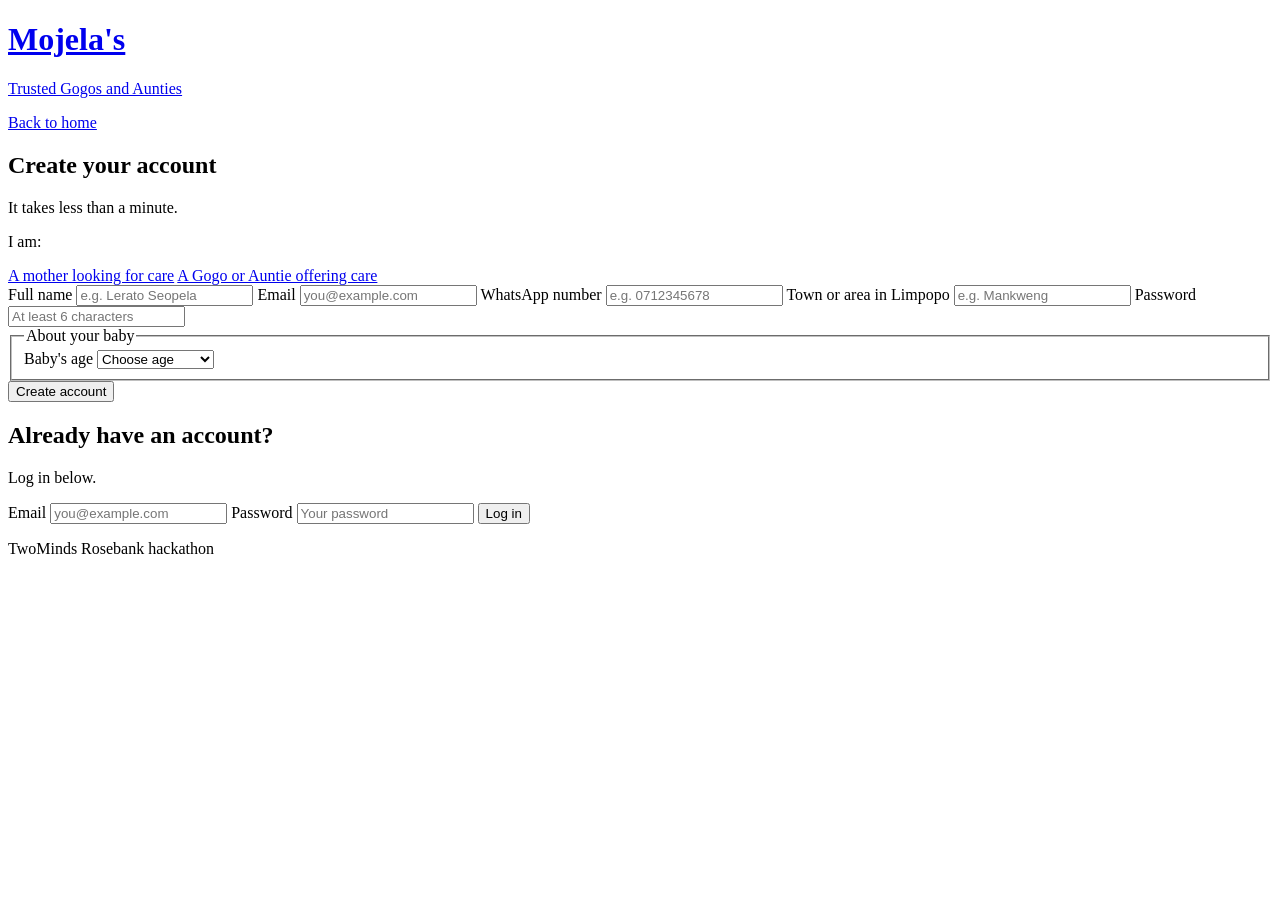
==== auth.html @ 230562c9 "Added authentication Page" ====
<!doctype html>
<html lang="en">
  <head>
    <meta charset="UTF-8" />
    <meta name="viewport" content="width=device-width, initial-scale=1.0" />
    <meta name="theme-color" content="#7a2e1d" />
    <meta
      name="description"
      content="Create your Mojela's account to find or offer trusted infant care in Limpopo."
    />
    <title>Mojela's — Register or Log in</title>
    <link rel="stylesheet" href="style.css" />
  </head>

  <body>
    <header>
      <a href="index.html" aria-label="Mojela's home">
        <h1>Mojela's</h1>
        <p>Trusted Gogos and Aunties</p>
      </a>

      <nav aria-label="Navigation">
        <a href="index.html">Back to home</a>
      </nav>
    </header>

    <main>
      <!-- ==================== REGISTER ==================== -->
      <section>
        <h2>Create your account</h2>
        <p>It takes less than a minute.</p>

        <p>I am:</p>
        <nav aria-label="Choose your role">
          <a href="#register-mother" aria-current="true"
            >A mother looking for care</a
          >
          <a href="#register-caregiver">A Gogo or Auntie offering care</a>
        </nav>

        <form action="mother.html" method="get">
          <label for="regName">Full name</label>
          <input
            type="text"
            id="regName"
            name="name"
            placeholder="e.g. Lerato Seopela"
            autocomplete="name"
            required
          />

          <label for="regEmail">Email</label>
          <input
            type="email"
            id="regEmail"
            name="email"
            placeholder="you@example.com"
            autocomplete="email"
            required
          />

          <label for="regPhone">WhatsApp number</label>
          <input
            type="tel"
            id="regPhone"
            name="phone"
            placeholder="e.g. 0712345678"
            inputmode="tel"
            autocomplete="tel"
            required
          />

          <label for="regLocation">Town or area in Limpopo</label>
          <input
            type="text"
            id="regLocation"
            name="location"
            list="locations"
            placeholder="e.g. Mankweng"
            autocomplete="address-level2"
            required
          />
          <datalist id="locations">
            <option value="Polokwane"></option>
            <option value="Mankweng"></option>
            <option value="Seshego"></option>
            <option value="Lebowakgomo"></option>
            <option value="Tzaneen"></option>
            <option value="Thohoyandou"></option>
            <option value="Musina"></option>
          </datalist>

          <label for="regPassword">Password</label>
          <input
            type="password"
            id="regPassword"
            name="password"
            placeholder="At least 6 characters"
            minlength="6"
            autocomplete="new-password"
            required
          />

          <fieldset>
            <legend>About your baby</legend>

            <label for="regBabyAge">Baby's age</label>
            <select id="regBabyAge" name="babyAge" required>
              <option value="" disabled selected>Choose age</option>
              <option>2 months</option>
              <option>3 months</option>
              <option>4 months</option>
              <option>5 months</option>
              <option>6 months</option>
              <option>7–12 months</option>
              <option>Over 12 months</option>
            </select>
          </fieldset>

          <button type="submit">Create account</button>
        </form>
      </section>

      <!-- ==================== LOGIN ==================== -->
      <section>
        <h2>Already have an account?</h2>
        <p>Log in below.</p>

        <form action="mother.html" method="get">
          <label for="loginEmail">Email</label>
          <input
            type="email"
            id="loginEmail"
            name="email"
            placeholder="you@example.com"
            autocomplete="email"
            required
          />

          <label for="loginPassword">Password</label>
          <input
            type="password"
            id="loginPassword"
            name="password"
            placeholder="Your password"
            autocomplete="current-password"
            required
          />

          <button type="submit">Log in</button>
        </form>
      </section>
    </main>

    <footer>
      <p>TwoMinds Rosebank hackathon</p>
    </footer>
  </body>
</html>
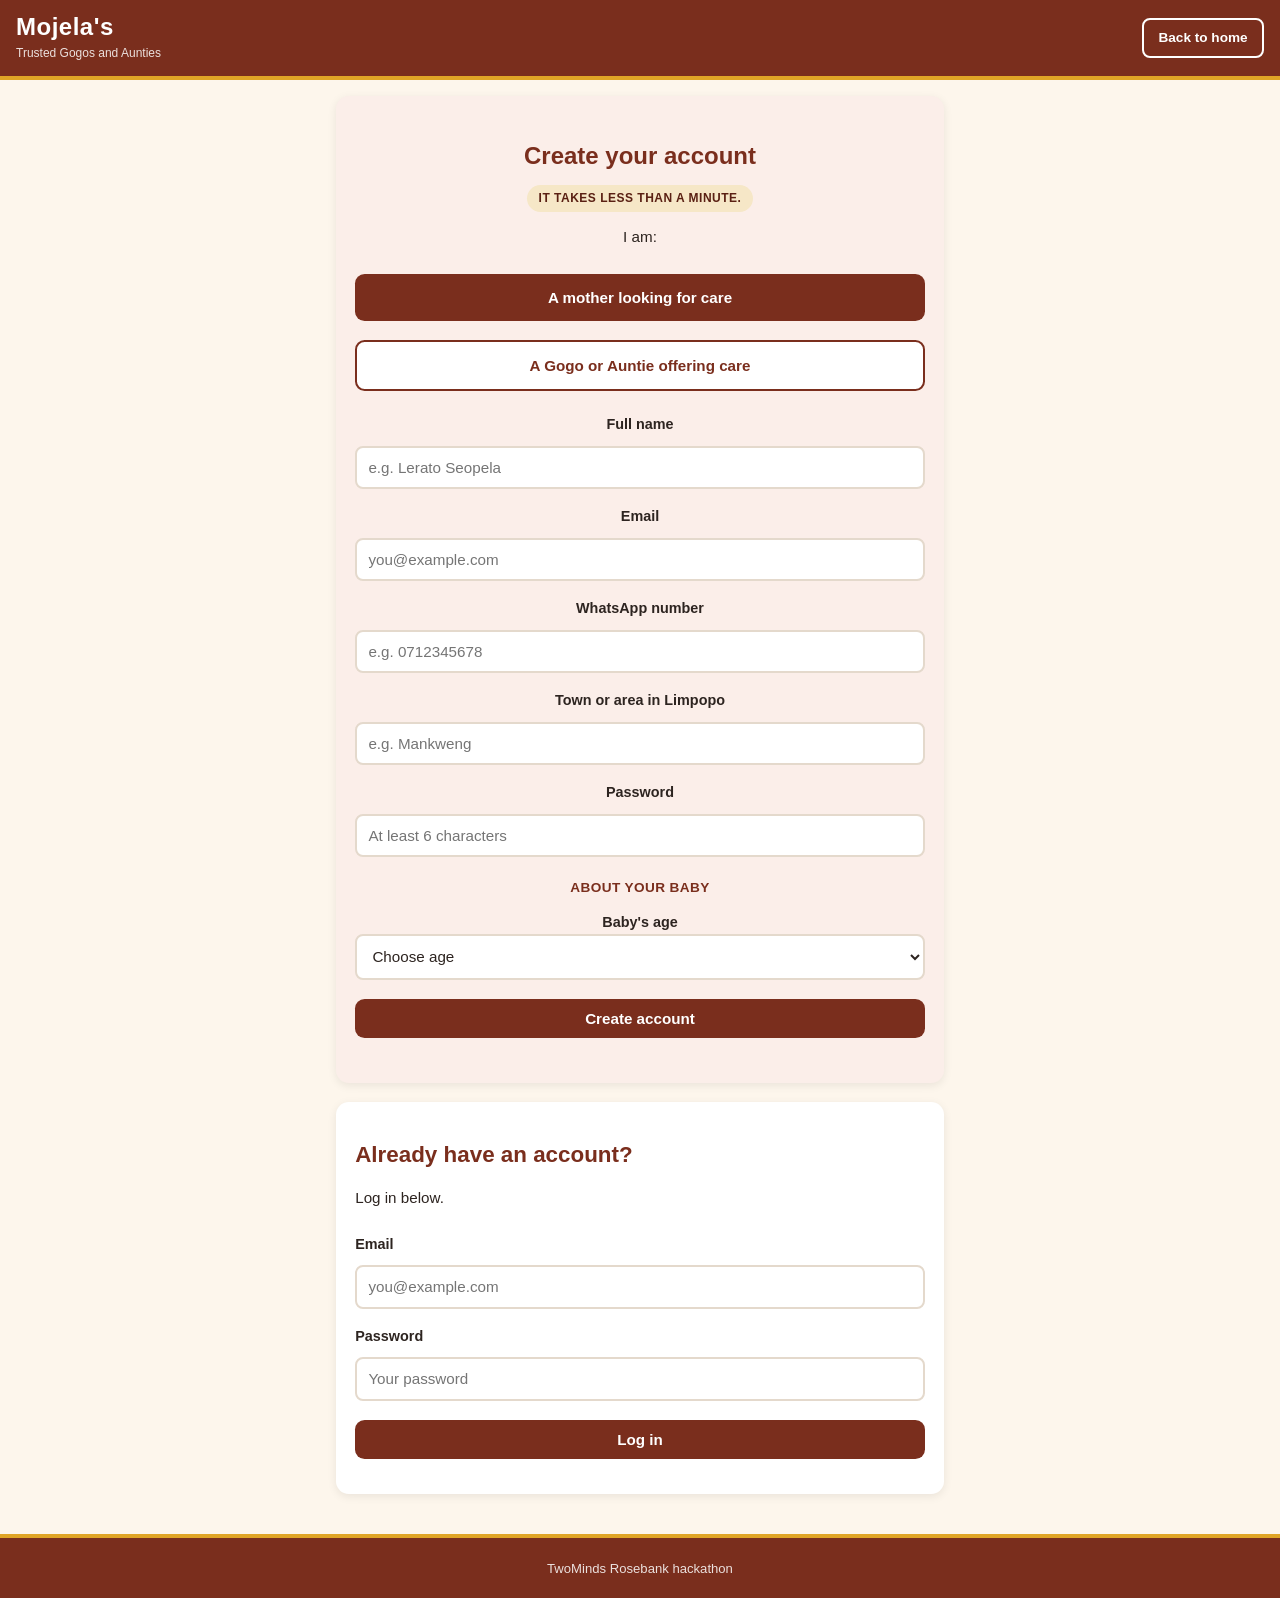
==== commit 6cfc498c: "Added style.css, app javaScript revised caregiver.html" ====
--- a/auth.html
+++ b/auth.html
@@ -9,7 +9,7 @@
       content="Create your Mojela's account to find or offer trusted infant care in Limpopo."
     />
     <title>Mojela's — Register or Log in</title>
-    <link rel="stylesheet" href="style.css" />
+    <link rel="stylesheet" href="style/style.css" />
   </head>
 
   <body>
@@ -155,5 +155,7 @@
     <footer>
       <p>TwoMinds Rosebank hackathon</p>
     </footer>
+    <!-- ==================== SCRIPTS ==================== -->
+    <script src="javaScripts/app.js"></script>
   </body>
 </html>
--- a/style/style.css
+++ b/style/style.css
@@ -0,0 +1,527 @@
+/* ==========================================================
+   MOJELA'S — MAIN STYLESHEET
+   Colours: Warm terracotta, gold, cream
+   Units: rem, em, %
+   Layout: Flexbox + CSS Grid
+   ========================================================== */
+
+/* ---------- 1. GLOBAL RESET ---------- */
+* {
+  margin: 0;
+  padding: 0;
+  box-sizing: border-box;
+  -webkit-tap-highlight-color: transparent;
+}
+
+html {
+  font-size: 100%;
+  scroll-behavior: smooth;
+}
+
+body {
+  font-family: "Segoe UI", Arial, sans-serif;
+  font-size: 1rem;
+  line-height: 1.6;
+  background-color: #fdf6ec;
+  color: #2d2420;
+  overflow-x: hidden;
+}
+
+/* ---------- 2. TYPOGRAPHY ---------- */
+h1 {
+  font-size: 1.8rem;
+  font-weight: 700;
+  color: #ffffff;
+  letter-spacing: 0.5px;
+}
+
+h2 {
+  font-size: 1.4rem;
+  font-weight: 600;
+  color: #7a2e1d;
+  margin: 1rem 0 0.8rem;
+}
+
+h3 {
+  font-size: 1.1rem;
+  font-weight: 600;
+  color: #7a2e1d;
+  margin-bottom: 0.4rem;
+}
+
+p {
+  font-size: 0.95rem;
+  line-height: 1.6;
+  color: #2d2420;
+}
+
+a {
+  color: #7a2e1d;
+}
+
+strong {
+  font-weight: 700;
+  color: #5a2013;
+}
+
+/* ---------- 3. HEADER ---------- */
+header {
+  background-color: #7a2e1d;
+  padding: 0.8rem 1rem;
+  display: flex;
+  align-items: center;
+  justify-content: space-between;
+  gap: 1rem;
+  flex-wrap: wrap;
+  border-bottom: 0.3rem solid #e0a526;
+}
+
+header a {
+  text-decoration: none;
+  color: #ffffff;
+}
+
+header h1 {
+  font-size: 1.5rem;
+  line-height: 1.2;
+}
+
+header p {
+  font-size: 0.75rem;
+  color: rgba(255, 255, 255, 0.85);
+  margin-top: 0.15rem;
+}
+
+header nav a {
+  display: inline-block;
+  padding: 0.45rem 0.9rem;
+  border: 0.13rem solid #ffffff;
+  border-radius: 0.5rem;
+  font-size: 0.85rem;
+  font-weight: 600;
+  transition: background-color 0.3s ease;
+}
+
+header nav a:hover {
+  background-color: rgba(255, 255, 255, 0.15);
+}
+
+/* ---------- 4. MAIN LAYOUT ---------- */
+main {
+  max-width: 40rem;
+  margin: 0 auto;
+  padding: 1rem;
+  display: flex;
+  flex-direction: column;
+  gap: 1.2rem;
+}
+
+/* ---------- 5. SECTIONS ---------- */
+main section {
+  background-color: #ffffff;
+  border-radius: 0.8rem;
+  padding: 1.2rem;
+  box-shadow: 0 0.15rem 0.6rem rgba(0, 0, 0, 0.08);
+}
+
+/* ---------- 6. BUTTONS (links that act like buttons) ---------- */
+main section > a,
+main section > nav a,
+form button {
+  display: inline-block;
+  background-color: #7a2e1d;
+  color: #ffffff;
+  padding: 0.7rem 1.4rem;
+  border: none;
+  border-radius: 0.6rem;
+  font-size: 0.95rem;
+  font-weight: 600;
+  font-family: inherit;
+  text-decoration: none;
+  text-align: center;
+  cursor: pointer;
+  transition: background-color 0.3s ease;
+  margin-top: 0.6rem;
+}
+
+main section > a:hover,
+main section > nav a:hover,
+form button:hover {
+  background-color: #5a2013;
+}
+
+/* Second button inside a nav (outline style) */
+main section > nav a + a {
+  background-color: #ffffff;
+  color: #7a2e1d;
+  border: 0.13rem solid #7a2e1d;
+}
+
+main section > nav a + a:hover {
+  background-color: #fbeee9;
+}
+
+/* ---------- 7. FORMS ---------- */
+form {
+  display: flex;
+  flex-direction: column;
+  gap: 0.6rem;
+  margin: 1rem 0;
+}
+
+form label {
+  display: block;
+  font-weight: 600;
+  font-size: 0.9rem;
+  color: #2d2420;
+  margin-top: 0.4rem;
+}
+
+form input,
+form select,
+form textarea {
+  width: 100%;
+  padding: 0.7rem;
+  border: 0.13rem solid #e4d9cc;
+  border-radius: 0.5rem;
+  font-size: 0.95rem;
+  font-family: inherit;
+  background-color: #ffffff;
+  color: #2d2420;
+}
+
+form input:focus,
+form select:focus,
+form textarea:focus {
+  outline: none;
+  border-color: #7a2e1d;
+}
+
+form textarea {
+  resize: vertical;
+  min-height: 4.5rem;
+}
+
+fieldset {
+  border: 0;
+  padding: 0;
+  margin-top: 0.6rem;
+}
+
+legend {
+  font-weight: 700;
+  font-size: 0.85rem;
+  color: #7a2e1d;
+  text-transform: uppercase;
+  letter-spacing: 0.4px;
+  margin-bottom: 0.4rem;
+}
+
+/* ---------- 8. CARDS (caregiver + request cards) ---------- */
+main section article {
+  background-color: #ffffff;
+  border-left: 0.3rem solid #e0a526;
+  border-radius: 0.6rem;
+  padding: 1rem;
+  margin: 0.8rem 0;
+  box-shadow: 0 0.15rem 0.5rem rgba(0, 0, 0, 0.06);
+}
+
+main section article p {
+  font-size: 0.88rem;
+  color: #7a6d65;
+  margin-top: 0.3rem;
+}
+
+main section article p:first-of-type {
+  color: #7a2e1d;
+  font-weight: 600;
+}
+
+main section article a {
+  display: inline-block;
+  background-color: #7a2e1d;
+  color: #ffffff;
+  padding: 0.5rem 1rem;
+  border-radius: 0.5rem;
+  font-size: 0.85rem;
+  font-weight: 600;
+  text-decoration: none;
+  margin-top: 0.6rem;
+  transition: background-color 0.3s ease;
+}
+
+main section article a:hover {
+  background-color: #5a2013;
+}
+
+main section article button {
+  display: inline-block;
+  background-color: #7a2e1d;
+  color: #ffffff;
+  padding: 0.5rem 1rem;
+  border: none;
+  border-radius: 0.5rem;
+  font-size: 0.85rem;
+  font-weight: 600;
+  font-family: inherit;
+  cursor: pointer;
+  margin: 0.6rem 0.4rem 0 0;
+  transition: background-color 0.3s ease;
+}
+
+main section article button:hover {
+  background-color: #5a2013;
+}
+
+/* Decline button - second button in a card */
+main section article button + button {
+  background-color: #ffffff;
+  color: #b3261e;
+  border: 0.13rem solid #b3261e;
+}
+
+main section article button + button:hover {
+  background-color: #fdeceb;
+}
+
+/* WhatsApp link - styled green */
+main section article a[href*="wa.me"] {
+  background-color: #1fa855;
+}
+
+main section article a[href*="wa.me"]:hover {
+  background-color: #188a45;
+}
+
+/* ---------- 9. DESCRIPTION LISTS (profile + stats) ---------- */
+main section dl {
+  display: grid;
+  gap: 0.5rem;
+  margin-top: 0.8rem;
+}
+
+main section dt {
+  font-size: 0.8rem;
+  font-weight: 700;
+  color: #7a6d65;
+  text-transform: uppercase;
+  letter-spacing: 0.4px;
+}
+
+main section dd {
+  font-size: 0.95rem;
+  color: #2d2420;
+  font-weight: 600;
+  margin-bottom: 0.4rem;
+}
+
+/* Stats on caregiver dashboard — three in a row */
+main section:nth-of-type(2) dl {
+  grid-template-columns: repeat(3, 1fr);
+  gap: 0.6rem;
+  text-align: center;
+}
+
+main section:nth-of-type(2) dt {
+  order: 2;
+  font-size: 0.75rem;
+}
+
+main section:nth-of-type(2) dd {
+  order: 1;
+  font-size: 1.6rem;
+  font-weight: 700;
+  color: #7a2e1d;
+  margin-bottom: 0;
+}
+
+/* ---------- 10. HERO (index.html) ---------- */
+main section:first-of-type {
+  background-color: #fbeee9;
+  text-align: center;
+  padding: 1.8rem 1.2rem;
+}
+
+main section:first-of-type > p:first-of-type {
+  display: inline-block;
+  background-color: #f6e7c7;
+  color: #5a2013;
+  font-size: 0.75rem;
+  font-weight: 700;
+  letter-spacing: 0.5px;
+  text-transform: uppercase;
+  padding: 0.25rem 0.7rem;
+  border-radius: 1rem;
+  margin-bottom: 0.8rem;
+}
+
+main section:first-of-type h2 {
+  font-size: 1.5rem;
+  line-height: 1.25;
+  color: #7a2e1d;
+  margin-bottom: 0.8rem;
+}
+
+main section:first-of-type > nav {
+  display: flex;
+  flex-direction: column;
+  gap: 0.6rem;
+  margin-top: 1rem;
+}
+
+main section:first-of-type > nav a {
+  width: 100%;
+}
+
+/* ---------- 11. HOW IT WORKS (ordered list) ---------- */
+main section ol {
+  list-style: none;
+  counter-reset: step;
+  display: flex;
+  flex-direction: column;
+  gap: 0.7rem;
+  margin-top: 0.8rem;
+}
+
+main section ol li {
+  counter-increment: step;
+  position: relative;
+  background-color: #ffffff;
+  border-radius: 0.6rem;
+  padding: 0.9rem 0.9rem 0.9rem 3rem;
+  box-shadow: 0 0.15rem 0.5rem rgba(0, 0, 0, 0.06);
+}
+
+main section ol li::before {
+  content: counter(step);
+  position: absolute;
+  left: 0.7rem;
+  top: 0.8rem;
+  width: 1.9rem;
+  height: 1.9rem;
+  border-radius: 50%;
+  background-color: #7a2e1d;
+  color: #ffffff;
+  font-weight: 700;
+  font-size: 0.85rem;
+  display: flex;
+  align-items: center;
+  justify-content: center;
+}
+
+main section ol li strong {
+  display: block;
+  font-size: 0.95rem;
+  margin-bottom: 0.2rem;
+}
+
+main section ol li p {
+  font-size: 0.85rem;
+  color: #7a6d65;
+}
+
+/* ---------- 12. TRUST LIST (unordered list) ---------- */
+main section ul {
+  list-style: none;
+  display: flex;
+  flex-direction: column;
+  gap: 0.5rem;
+  margin-top: 0.8rem;
+}
+
+main section ul li {
+  background-color: #ffffff;
+  border-radius: 0.5rem;
+  padding: 0.7rem 0.9rem;
+  font-size: 0.9rem;
+  box-shadow: 0 0.15rem 0.5rem rgba(0, 0, 0, 0.06);
+}
+
+/* ---------- 13. FOOTER ---------- */
+footer {
+  background-color: #7a2e1d;
+  color: #ffffff;
+  padding: 1.2rem;
+  text-align: center;
+  margin-top: 1.5rem;
+  border-top: 0.3rem solid #e0a526;
+}
+
+footer p {
+  font-size: 0.82rem;
+  color: rgba(255, 255, 255, 0.85);
+}
+
+/* ---------- 14. FORM ERROR MESSAGES ---------- */
+form > p:last-of-type {
+  font-size: 0.88rem;
+  color: #b3261e;
+  font-weight: 600;
+  margin-top: 0.4rem;
+}
+
+/* ---------- 15. RESPONSIVE — TABLET ---------- */
+@media (max-width: 48rem) {
+  html {
+    font-size: 95%;
+  }
+
+  h1 {
+    font-size: 1.4rem;
+  }
+
+  h2 {
+    font-size: 1.25rem;
+  }
+
+  main {
+    padding: 0.8rem;
+  }
+
+  main section {
+    padding: 1rem;
+  }
+}
+
+/* ---------- 16. RESPONSIVE — MOBILE ---------- */
+@media (max-width: 30rem) {
+  html {
+    font-size: 90%;
+  }
+
+  header {
+    padding: 0.7rem 0.8rem;
+  }
+
+  header h1 {
+    font-size: 1.3rem;
+  }
+
+  h2 {
+    font-size: 1.15rem;
+  }
+
+  main {
+    padding: 0.6rem;
+    gap: 0.9rem;
+  }
+
+  main section {
+    padding: 0.9rem;
+    border-radius: 0.6rem;
+  }
+
+  main section article {
+    padding: 0.8rem;
+  }
+
+  main section article button {
+    width: 100%;
+    margin: 0.4rem 0 0 0;
+  }
+
+  main section:nth-of-type(2) dd {
+    font-size: 1.35rem;
+  }
+}
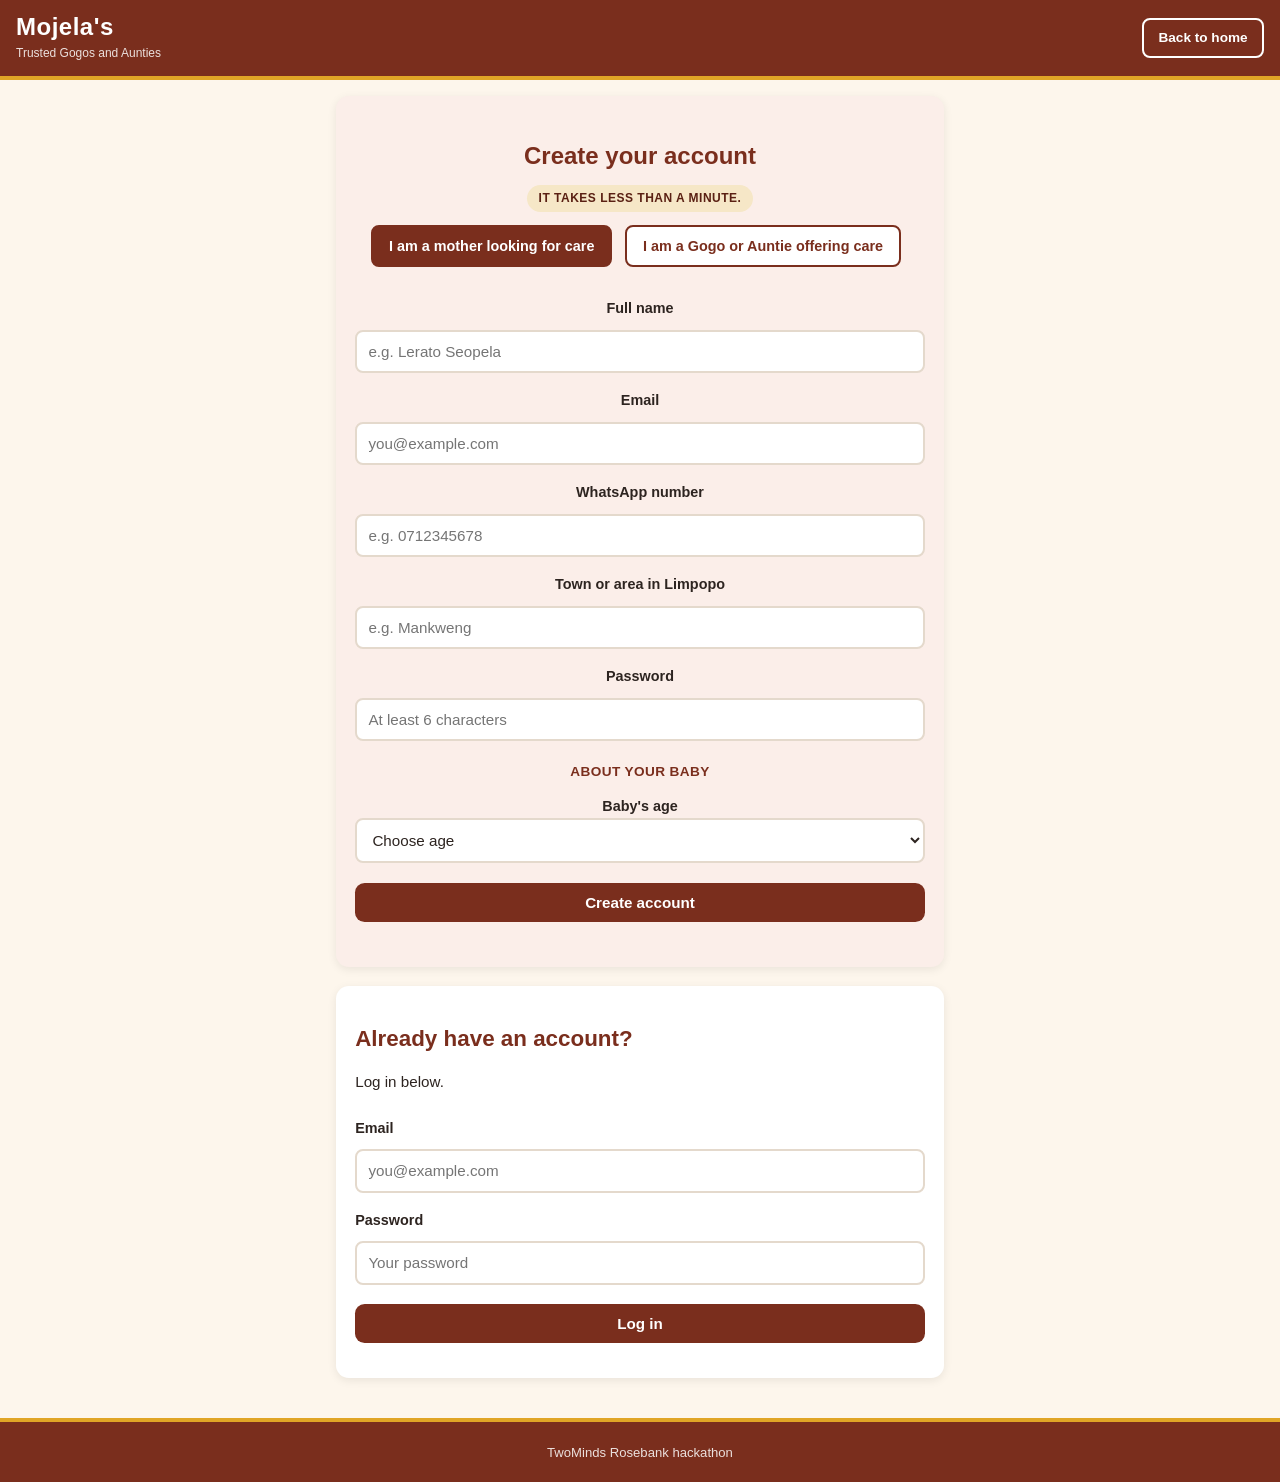
==== commit 817968e4: "Added auth.js added css and revised auth.html" ====
--- a/auth.html
+++ b/auth.html
@@ -30,15 +30,16 @@
         <h2>Create your account</h2>
         <p>It takes less than a minute.</p>
 
-        <p>I am:</p>
-        <nav aria-label="Choose your role">
-          <a href="#register-mother" aria-current="true"
-            >A mother looking for care</a
-          >
-          <a href="#register-caregiver">A Gogo or Auntie offering care</a>
-        </nav>
+        <div>
+          <button type="button" id="roleParentBtn" data-role="parent">
+            I am a mother looking for care
+          </button>
+          <button type="button" id="roleCaregiverBtn" data-role="caregiver">
+            I am a Gogo or Auntie offering care
+          </button>
+        </div>
 
-        <form action="mother.html" method="get">
+        <form action="mother.html" method="get" id="registerForm">
           <label for="regName">Full name</label>
           <input
             type="text"
@@ -101,7 +102,7 @@
             required
           />
 
-          <fieldset>
+          <fieldset id="parentFields">
             <legend>About your baby</legend>
 
             <label for="regBabyAge">Baby's age</label>
@@ -117,6 +118,18 @@
             </select>
           </fieldset>
 
+          <fieldset id="caregiverFields" hidden disabled>
+            <legend>About your experience</legend>
+
+            <label for="regExperience">Years of experience</label>
+            <input type="number" id="regExperience" min="0" max="70" />
+
+            <label for="regRate">Monthly rate (Rand)</label>
+            <input type="number" id="regRate" min="0" step="100" />
+
+            <label for="regBio">Short bio (optional)</label>
+            <textarea id="regBio" rows="3" maxlength="200"></textarea>
+          </fieldset>
           <button type="submit">Create account</button>
         </form>
       </section>
@@ -126,7 +139,7 @@
         <h2>Already have an account?</h2>
         <p>Log in below.</p>
 
-        <form action="mother.html" method="get">
+        <form action="mother.html" method="get" id="loginForm">
           <label for="loginEmail">Email</label>
           <input
             type="email"
@@ -157,5 +170,6 @@
     </footer>
     <!-- ==================== SCRIPTS ==================== -->
     <script src="javaScripts/app.js"></script>
+    <script src="javaScripts/auth.js"></script>
   </body>
 </html>
--- a/style/style.css
+++ b/style/style.css
@@ -525,3 +525,24 @@
     font-size: 1.35rem;
   }
 }
+/* Role toggle buttons on register form */
+#roleParentBtn,
+#roleCaregiverBtn {
+  padding: 0.7rem 1rem;
+  border: 0.13rem solid #7a2e1d;
+  background-color: #ffffff;
+  color: #7a2e1d;
+  border-radius: 0.5rem;
+  font-weight: 600;
+  font-size: 0.9rem;
+  cursor: pointer;
+  font-family: inherit;
+  margin-right: 0.5rem;
+  margin-bottom: 0.5rem;
+}
+
+#roleParentBtn.active,
+#roleCaregiverBtn.active {
+  background-color: #7a2e1d;
+  color: #ffffff;
+}
